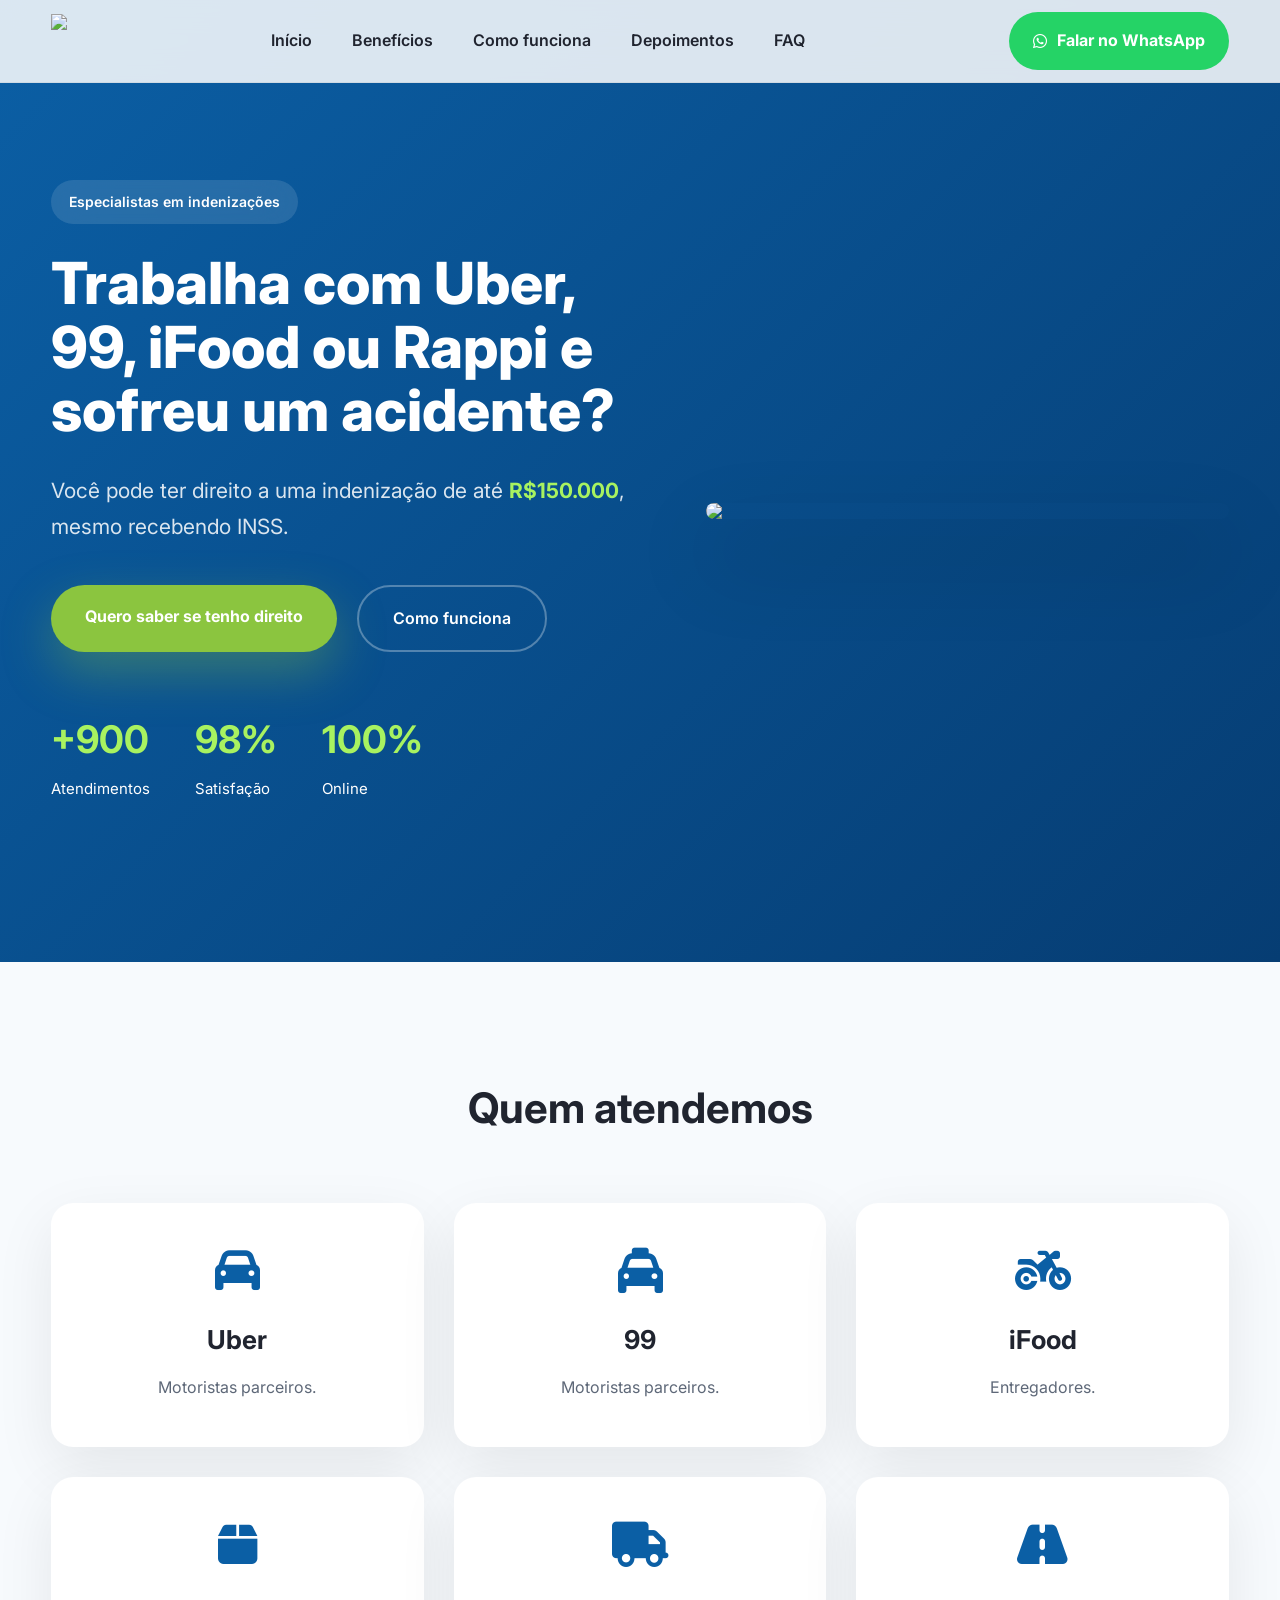
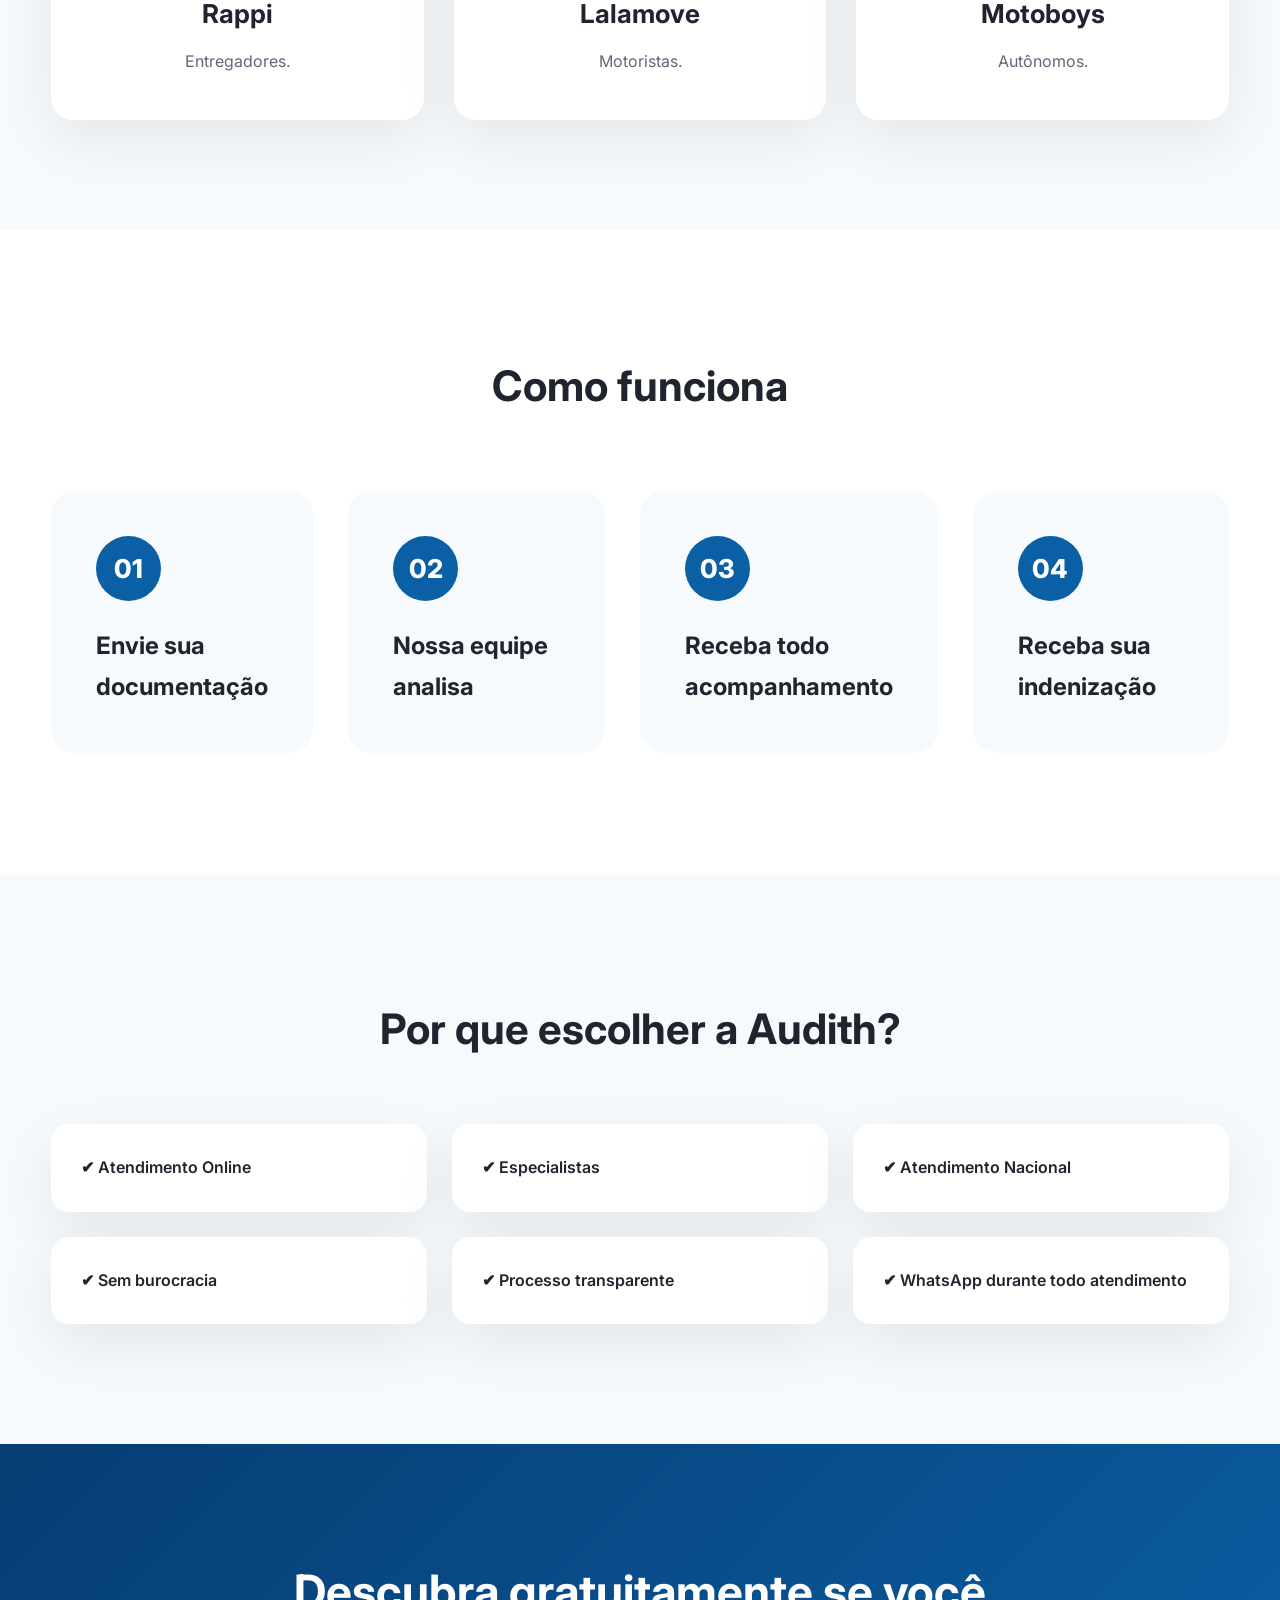
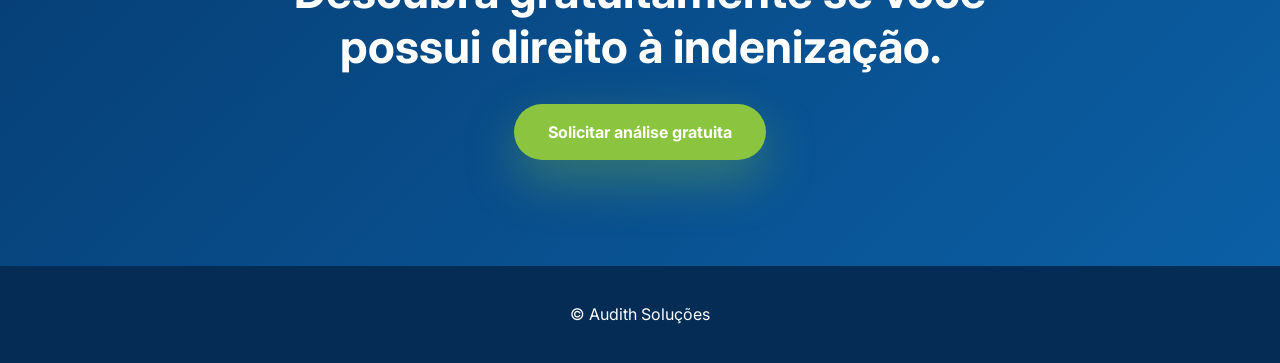
==== index.html @ 9a7a0ed6 "feat: init commit V1" ====
<!DOCTYPE html>
<html lang="pt-BR">

<head>

<meta charset="UTF-8">
<meta name="viewport" content="width=device-width, initial-scale=1.0">

<title>Audith Soluções | Indenização para Motoristas de Aplicativo</title>

<meta
name="description"
content="Motoristas de Uber, 99, iFood, Rappi e Motoboys podem ter direito à indenização. Faça uma análise gratuita com especialistas."/>

<link rel="preconnect" href="https://fonts.googleapis.com">

<link rel="preconnect" href="https://fonts.gstatic.com" crossorigin>

<link href="https://fonts.googleapis.com/css2?family=Inter:wght@300;400;500;600;700;800&display=swap" rel="stylesheet">

<link
rel="stylesheet"
href="https://cdn.jsdelivr.net/npm/swiper@11/swiper-bundle.min.css"/>

<link
rel="stylesheet"
href="https://cdnjs.cloudflare.com/ajax/libs/font-awesome/6.6.0/css/all.min.css"/>

<link rel="stylesheet" href="css/style.css">

<link rel="stylesheet" href="css/responsive.css">

</head>

<body>

<header>

<div class="container">

<div class="logo">

<img src="assets/logo.svg">

</div>

<nav>

<a href="#inicio">Início</a>

<a href="#beneficios">Benefícios</a>

<a href="#como-funciona">Como funciona</a>

<a href="#depoimentos">Depoimentos</a>

<a href="#faq">FAQ</a>

</nav>

<a class="btn-whatsapp">

<i class="fab fa-whatsapp"></i>

Falar no WhatsApp

</a>

</div>

</header>

<section class="hero" id="inicio">

<div class="container hero-grid">

<div class="hero-content">

<span class="badge">

Especialistas em indenizações

</span>

<h1>

Trabalha com Uber,
99, iFood ou Rappi
e sofreu um acidente?

</h1>

<p>

Você pode ter direito a uma indenização de até
<strong>R$150.000</strong>,
mesmo recebendo INSS.

</p>

<div class="hero-buttons">

<a class="btn-primary">

Quero saber se tenho direito

</a>

<a class="btn-secondary">

Como funciona

</a>

</div>

<div class="hero-numbers">

<div>

<h3>+900</h3>

<p>Atendimentos</p>

</div>

<div>

<h3>98%</h3>

<p>Satisfação</p>

</div>

<div>

<h3>100%</h3>

<p>Online</p>

</div>

</div>

</div>

<div class="hero-image">

<img src="assets/images/hero.png">

</div>

</div>

</section>

<section class="apps">

<div class="container">

<h2>

Quem atendemos

</h2>

<div class="apps-grid">

<div class="card">

<i class="fa-solid fa-car"></i>

<h3>Uber</h3>

<p>Motoristas parceiros.</p>

</div>

<div class="card">

<i class="fa-solid fa-taxi"></i>

<h3>99</h3>

<p>Motoristas parceiros.</p>

</div>

<div class="card">

<i class="fa-solid fa-motorcycle"></i>

<h3>iFood</h3>

<p>Entregadores.</p>

</div>

<div class="card">

<i class="fa-solid fa-box"></i>

<h3>Rappi</h3>

<p>Entregadores.</p>

</div>

<div class="card">

<i class="fa-solid fa-truck"></i>

<h3>Lalamove</h3>

<p>Motoristas.</p>

</div>

<div class="card">

<i class="fa-solid fa-road"></i>

<h3>Motoboys</h3>

<p>Autônomos.</p>

</div>

</div>

</div>

</section>

<section id="como-funciona" class="steps">

<div class="container">

<h2>

Como funciona

</h2>

<div class="steps-grid">

<div class="step">

<span>01</span>

<h3>

Envie sua documentação

</h3>

</div>

<div class="step">

<span>02</span>

<h3>

Nossa equipe analisa

</h3>

</div>

<div class="step">

<span>03</span>

<h3>

Receba todo acompanhamento

</h3>

</div>

<div class="step">

<span>04</span>

<h3>

Receba sua indenização

</h3>

</div>

</div>

</div>

</section>

<section id="beneficios" class="benefits">

<div class="container">

<h2>

Por que escolher a Audith?

</h2>

<div class="benefits-grid">

<div>

✔ Atendimento Online

</div>

<div>

✔ Especialistas

</div>

<div>

✔ Atendimento Nacional

</div>

<div>

✔ Sem burocracia

</div>

<div>

✔ Processo transparente

</div>

<div>

✔ WhatsApp durante todo atendimento

</div>

</div>

</div>

</section>

<section class="cta">

<div class="container">

<h2>

Descubra gratuitamente se você possui direito à indenização.

</h2>

<a class="btn-primary">

Solicitar análise gratuita

</a>

</div>

</section>

<footer>

<div class="container">

<p>

© Audith Soluções

</p>

</div>

</footer>

<script src="js/app.js"></script>

</body>

</html>
---- css/style.css ----
/* ===================================================
   AUDITH SOLUÇÕES
   Landing Page Premium
   =================================================== */

:root{

    --primary:#0B5FA5;
    --primary-dark:#063D73;

    --secondary:#8BC53F;

    --secondary-dark:#6AA12E;

    --white:#FFFFFF;

    --text:#20242F;

    --text-light:#5E6878;

    --bg:#F7FAFD;

    --border:#E7EDF4;

    --radius:18px;

    --shadow:0 20px 60px rgba(0,0,0,.08);

    --transition:.35s;

}

*{
    margin:0;
    padding:0;
    box-sizing:border-box;
}

html{

    scroll-behavior:smooth;

}

body{

    font-family:"Inter",sans-serif;

    color:var(--text);

    background:var(--bg);

    line-height:1.7;

}

img{

    width:100%;

    display:block;

}

a{

    text-decoration:none;

}

.container{

    width:min(1180px,92%);

    margin:auto;

}

/* ===========================
HEADER
=========================== */

header{

    position:fixed;

    top:0;

    width:100%;

    z-index:100;

    backdrop-filter:blur(15px);

    background:rgba(255,255,255,.85);

    border-bottom:1px solid rgba(0,0,0,.05);

}

header .container{

    display:flex;

    align-items:center;

    justify-content:space-between;

    height:82px;

}

.logo img{

    height:55px;

    width:auto;

}

nav{

    display:flex;

    gap:40px;

}

nav a{

    color:var(--text);

    font-weight:600;

    transition:.3s;

}

nav a:hover{

    color:var(--primary);

}

.btn-whatsapp{

    background:#25D366;

    color:#fff;

    padding:15px 24px;

    border-radius:50px;

    font-weight:700;

    transition:.3s;

    display:flex;

    align-items:center;

    gap:10px;

}

.btn-whatsapp:hover{

    transform:translateY(-3px);

    box-shadow:0 15px 40px rgba(37,211,102,.35);

}

/* ===========================
HERO
=========================== */

.hero{

    padding:180px 0 120px;

    background:

    linear-gradient(135deg,#0B5FA5,#063D73);

    color:white;

    overflow:hidden;

}

.hero-grid{

    display:grid;

    grid-template-columns:1.1fr 1fr;

    gap:80px;

    align-items:center;

}

.badge{

    display:inline-flex;

    padding:10px 18px;

    border-radius:50px;

    background:rgba(255,255,255,.12);

    backdrop-filter:blur(20px);

    margin-bottom:28px;

    font-size:14px;

    font-weight:600;

}

.hero h1{

    font-size:58px;

    line-height:1.1;

    margin-bottom:30px;

    font-weight:800;

}

.hero p{

    font-size:21px;

    color:rgba(255,255,255,.85);

    margin-bottom:40px;

}

.hero strong{

    color:#A8F260;

}

.hero-buttons{

    display:flex;

    gap:20px;

    margin-bottom:55px;

}

.btn-primary{

    background:var(--secondary);

    color:white;

    padding:18px 34px;

    border-radius:60px;

    font-weight:700;

    transition:.35s;

    box-shadow:0 20px 50px rgba(139,197,63,.35);

}

.btn-primary:hover{

    transform:translateY(-5px);

}

.btn-secondary{

    border:2px solid rgba(255,255,255,.3);

    padding:18px 34px;

    border-radius:60px;

    color:white;

    font-weight:600;

    transition:.35s;

}

.btn-secondary:hover{

    background:white;

    color:var(--primary);

}

.hero-image{

    position:relative;

}

.hero-image img{

    border-radius:30px;

    box-shadow:0 40px 80px rgba(0,0,0,.25);

    animation:float 6s ease infinite;

}

.hero-numbers{

    display:flex;

    gap:45px;

}

.hero-numbers h3{

    font-size:38px;

    color:#A8F260;

}

.hero-numbers p{

    margin-top:5px;

    color:white;

    font-size:15px;

}

/* ===========================
CARDS
=========================== */

.apps{

    padding:110px 0;

}

.apps h2{

    text-align:center;

    font-size:42px;

    margin-bottom:60px;

}

.apps-grid{

    display:grid;

    grid-template-columns:repeat(3,1fr);

    gap:30px;

}

.card{

    background:white;

    border-radius:22px;

    padding:45px;

    text-align:center;

    box-shadow:var(--shadow);

    transition:.35s;

}

.card:hover{

    transform:translateY(-12px);

}

.card i{

    font-size:45px;

    color:var(--primary);

    margin-bottom:25px;

}

.card h3{

    font-size:26px;

    margin-bottom:12px;

}

.card p{

    color:var(--text-light);

}

/* ===========================
PASSOS
=========================== */

.steps{

    padding:120px 0;

    background:white;

}

.steps h2{

    text-align:center;

    font-size:42px;

    margin-bottom:70px;

}

.steps-grid{

    display:grid;

    grid-template-columns:repeat(4,1fr);

    gap:35px;

}

.step{

    background:var(--bg);

    padding:45px;

    border-radius:24px;

    position:relative;

}

.step span{

    width:65px;

    height:65px;

    border-radius:50%;

    background:var(--primary);

    color:white;

    display:flex;

    justify-content:center;

    align-items:center;

    font-size:26px;

    font-weight:800;

    margin-bottom:25px;

}

.step h3{

    font-size:24px;

}

/* ===========================
BENEFÍCIOS
=========================== */

.benefits{

    padding:120px 0;

}

.benefits h2{

    text-align:center;

    font-size:42px;

    margin-bottom:60px;

}

.benefits-grid{

    display:grid;

    grid-template-columns:repeat(3,1fr);

    gap:25px;

}

.benefits-grid div{

    background:white;

    padding:30px;

    border-radius:18px;

    font-weight:600;

    box-shadow:var(--shadow);

    transition:.3s;

}

.benefits-grid div:hover{

    transform:translateY(-8px);

}

/* ===========================
CTA
=========================== */

.cta{

    padding:120px 0;

    background:linear-gradient(135deg,#063D73,#0B5FA5);

    color:white;

    text-align:center;

}

.cta h2{

    max-width:760px;

    margin:auto;

    font-size:46px;

    line-height:1.2;

    margin-bottom:45px;

}

/* ===========================
FOOTER
=========================== */

footer{

    padding:35px;

    text-align:center;

    background:#042C54;

    color:white;

}

/* ===========================
EFEITOS
=========================== */

@keyframes float{

0%{

transform:translateY(0);

}

50%{

transform:translateY(-15px);

}

100%{

transform:translateY(0);

}

}

.fade{

opacity:0;

transform:translateY(30px);

transition:1s;

}

.fade.show{

opacity:1;

transform:none;

}
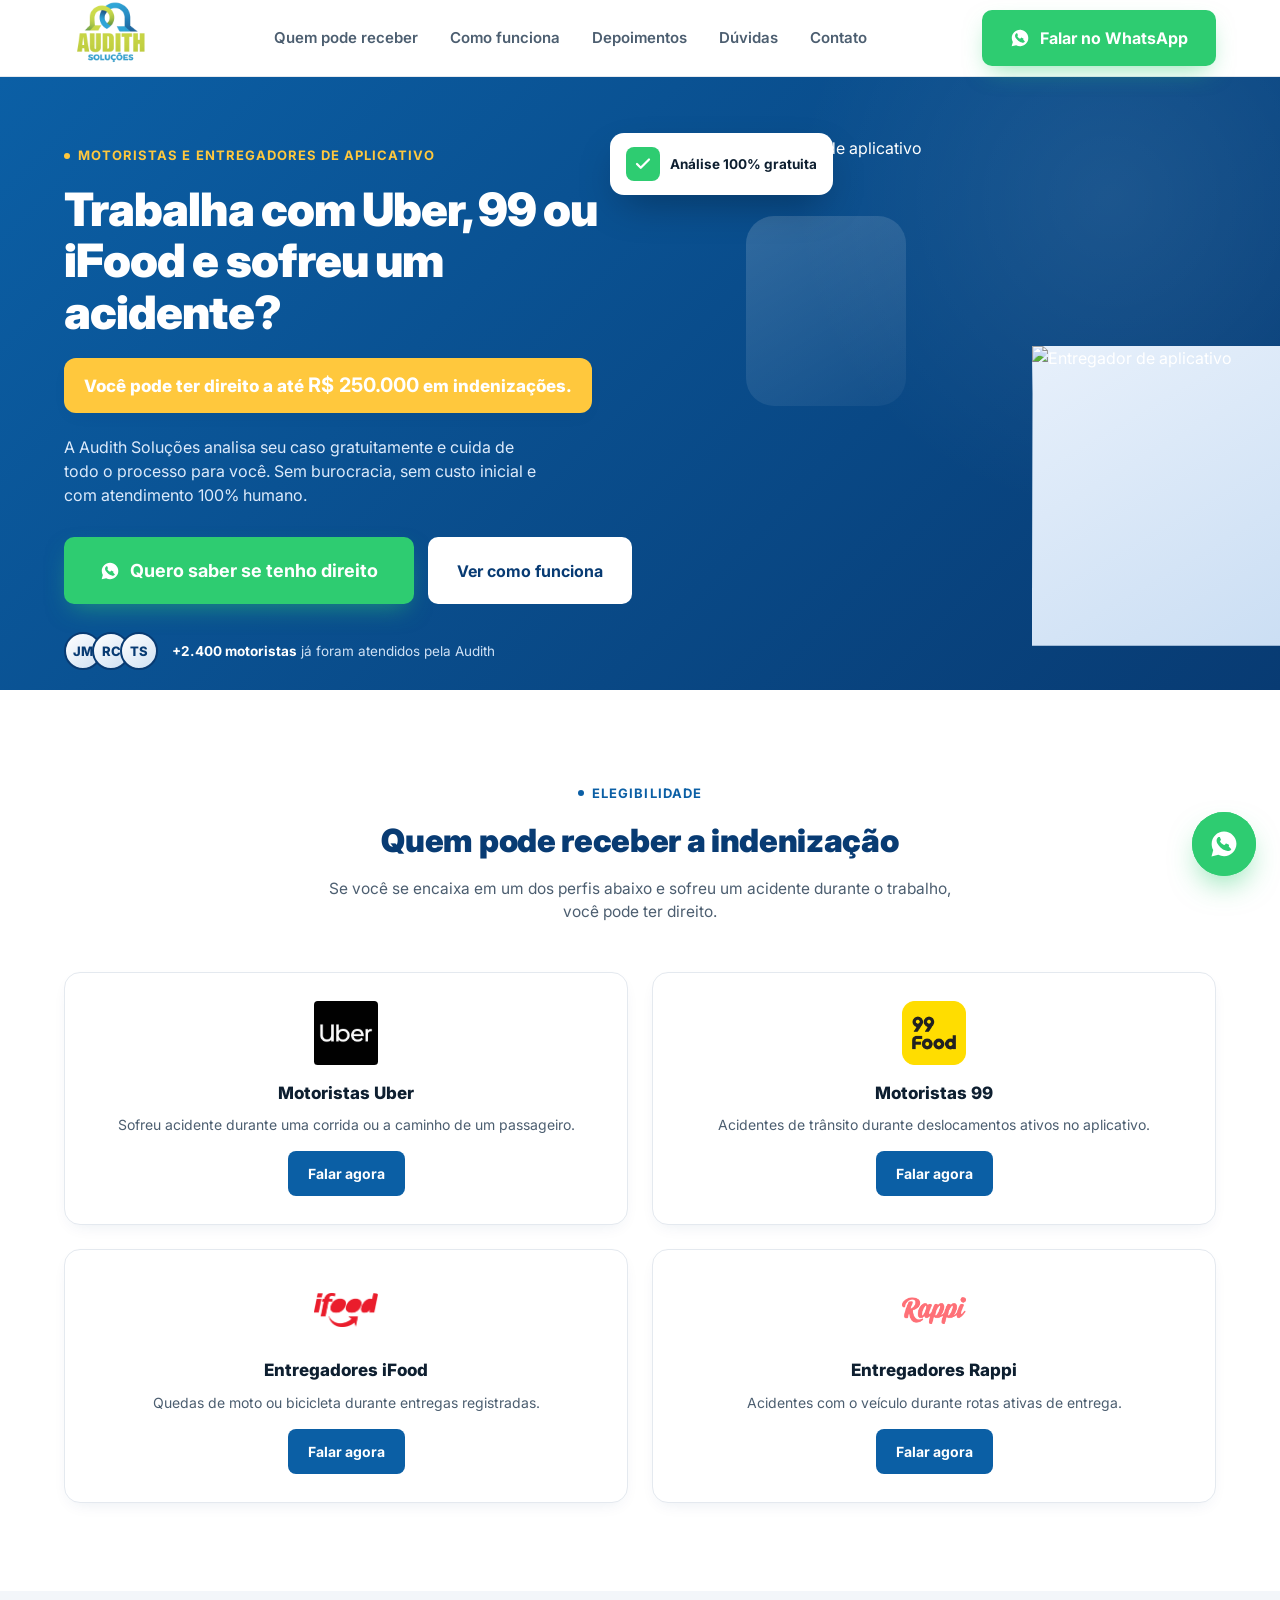
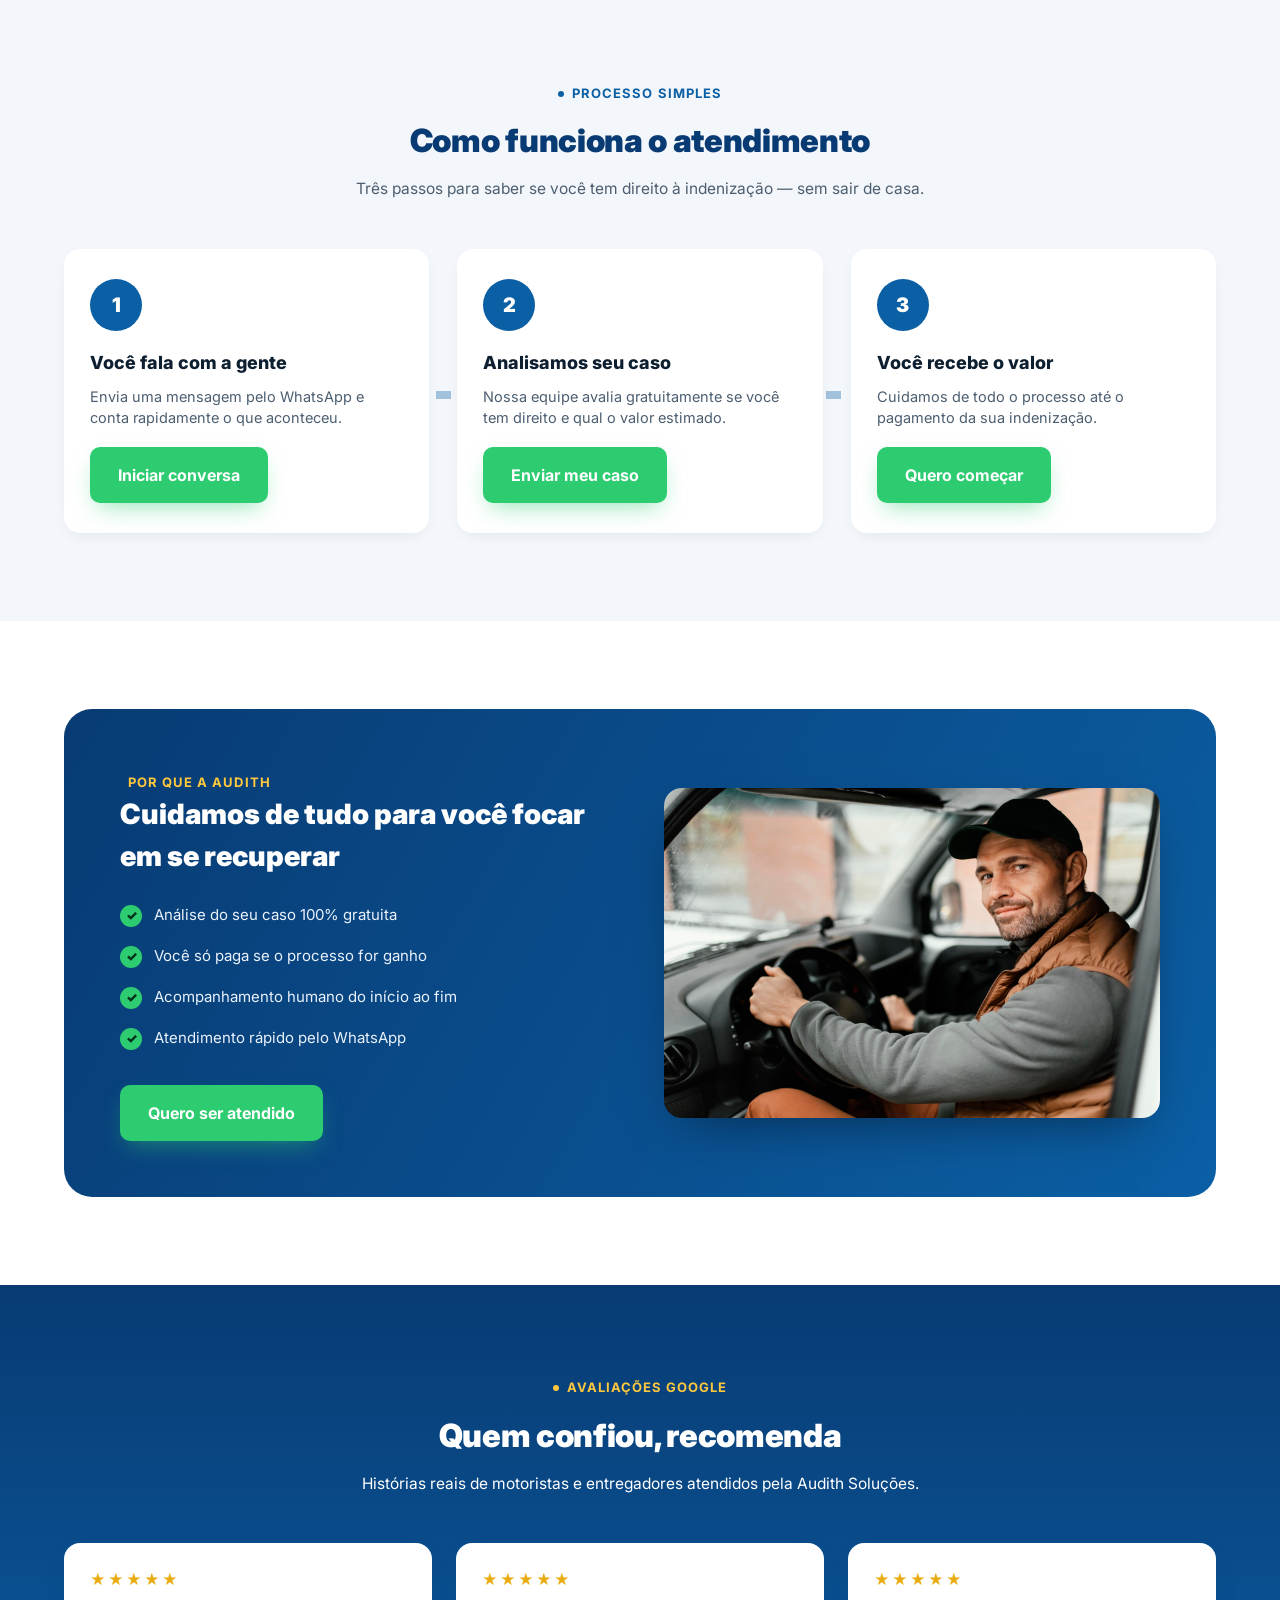
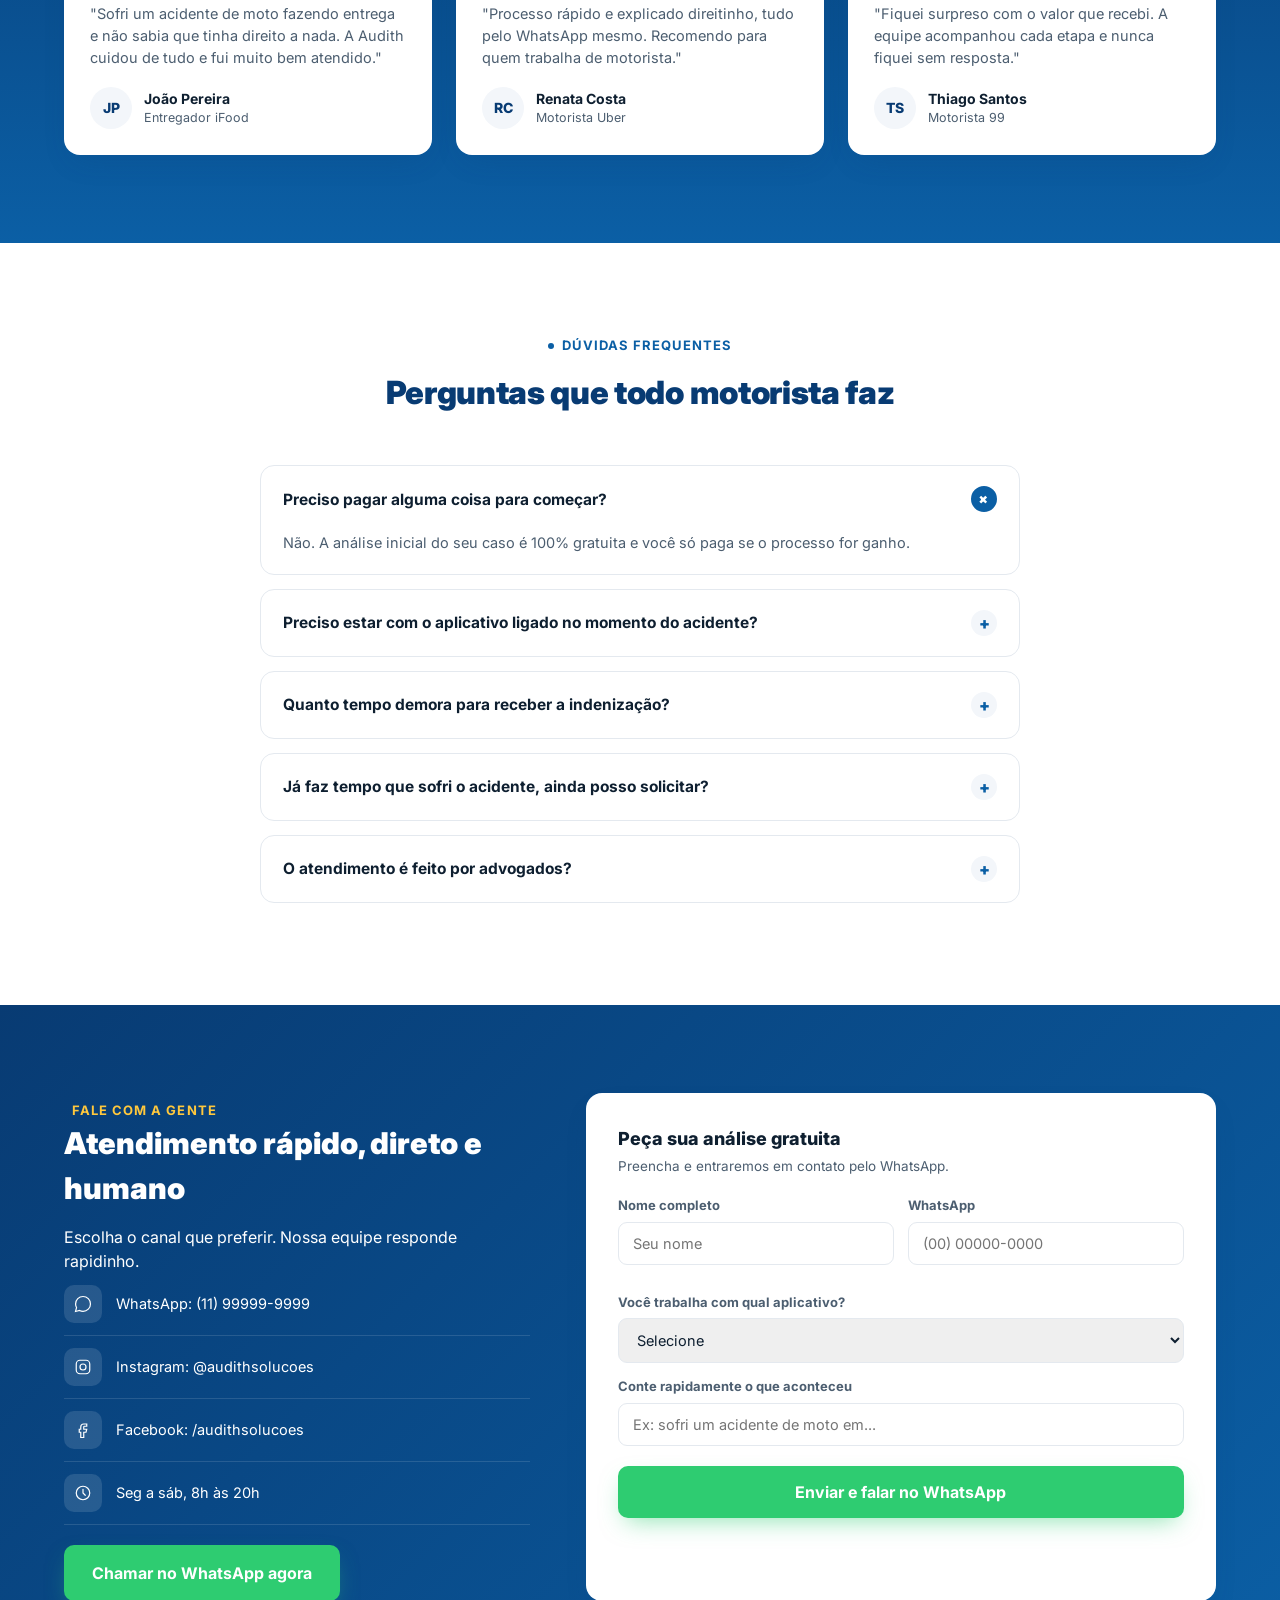
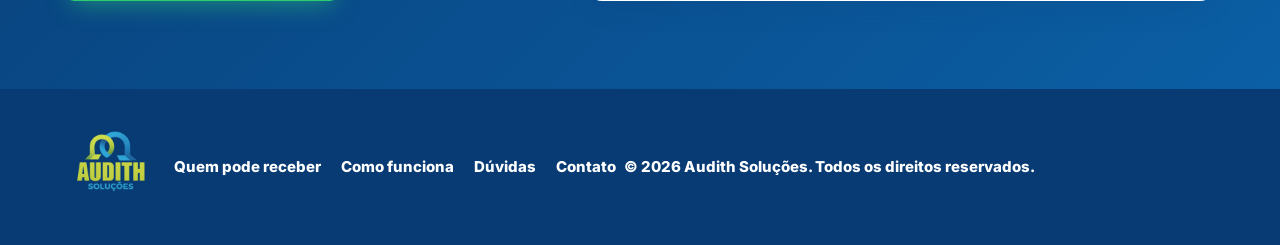
==== commit d97fab98: "feat: final v1 sytem" ====
--- a/index.html
+++ b/index.html
@@ -1,393 +1,1196 @@
 <!DOCTYPE html>
 <html lang="pt-BR">
-
 <head>
-
 <meta charset="UTF-8">
 <meta name="viewport" content="width=device-width, initial-scale=1.0">
-
-<title>Audith Soluções | Indenização para Motoristas de Aplicativo</title>
-
-<meta
-name="description"
-content="Motoristas de Uber, 99, iFood, Rappi e Motoboys podem ter direito à indenização. Faça uma análise gratuita com especialistas."/>
-
+<title>Audith Soluções | Indenização para motoristas e entregadores de aplicativo</title>
+<meta name="description" content="Trabalha com Uber, 99, iFood ou Rappi e sofreu um acidente? Você pode ter direito a até R$150.000 em indenização. Fale agora com a Audith Soluções pelo WhatsApp.">
 <link rel="preconnect" href="https://fonts.googleapis.com">
-
 <link rel="preconnect" href="https://fonts.gstatic.com" crossorigin>
-
-<link href="https://fonts.googleapis.com/css2?family=Inter:wght@300;400;500;600;700;800&display=swap" rel="stylesheet">
-
-<link
-rel="stylesheet"
-href="https://cdn.jsdelivr.net/npm/swiper@11/swiper-bundle.min.css"/>
-
-<link
-rel="stylesheet"
-href="https://cdnjs.cloudflare.com/ajax/libs/font-awesome/6.6.0/css/all.min.css"/>
-
-<link rel="stylesheet" href="css/style.css">
-
-<link rel="stylesheet" href="css/responsive.css">
-
+<link href="https://fonts.googleapis.com/css2?family=Inter:wght@400;500;600;700;800;900&display=swap" rel="stylesheet">
+<style>
+    :root{
+    --blue: #0B5FA5;
+    --blue-dark: #083B73;
+    --green: #2ECC71;
+    --green-dark: #25A85C;
+    --yellow: #FFC83D;
+    --yellow-dark: #E8AC12;
+    --white: #FFFFFF;
+    --gray-light: #F3F6FA;
+    --gray-mid: #E4E9EF;
+    --ink: #0E1F30;
+    --ink-soft: #4C5E70;
+    --radius-lg: 16px;
+    --radius-btn: 10px;
+    --shadow: 0 12px 30px -10px rgba(8,59,115,0.18);
+    --shadow-soft: 0 6px 18px -8px rgba(8,59,115,0.12);
+    --container: 1200px;
+  }
+ 
+  *{margin:0;padding:0;box-sizing:border-box;}
+  html{scroll-behavior:smooth;}
+  body{
+    font-family:'Inter',system-ui,sans-serif;
+    color:var(--ink);
+    background:var(--white);
+    line-height:1.5;
+    -webkit-font-smoothing:antialiased;
+  }
+  img{max-width:100%;display:block;}
+  a{text-decoration:none;color:inherit;}
+  ul{list-style:none;}
+  button{font-family:inherit;cursor:pointer;border:none;}
+ 
+  .container{
+    max-width:var(--container);
+    margin:0 auto;
+    padding:0 24px;
+  }
+ 
+  .eyebrow{
+    display:inline-flex;
+    align-items:center;
+    gap:8px;
+    font-size:13px;
+    font-weight:700;
+    letter-spacing:0.08em;
+    text-transform:uppercase;
+  }
+ 
+  /* Buttons */
+  .btn{
+    display:inline-flex;
+    align-items:center;
+    justify-content:center;
+    gap:10px;
+    padding:16px 28px;
+    border-radius:var(--radius-btn);
+    font-weight:700;
+    font-size:16px;
+    transition:transform .15s ease, box-shadow .15s ease, background .15s ease;
+    white-space:nowrap;
+  }
+  .btn:active{transform:scale(0.98);}
+  .btn-green{
+    background:var(--green);
+    color:#ffffff;
+    box-shadow:0 10px 24px -8px rgba(46,204,113,0.55);
+  }
+  .btn-green:hover{background:var(--green-dark);}
+  .btn-green-lg{
+    padding:20px 36px;
+    font-size:18px;
+  }
+  .btn-white{
+    background:var(--white);
+    color:var(--blue-dark);
+    border:1.5px solid rgba(255,255,255,0.6);
+  }
+  .btn-white:hover{background:#f2f6fb;}
+  .btn-blue-outline{
+    background:transparent;
+    border:1.5px solid var(--blue);
+    color:var(--blue);
+    padding:10px 18px;
+    font-size:14px;
+    border-radius:8px;
+  }
+  .btn-blue-outline:hover{background:var(--blue);color:#fff;}
+  .btn-blue-solid{
+    background:var(--blue);
+    color:#fff;
+    padding:12px 20px;
+    font-size:14px;
+    border-radius:8px;
+  }
+  .btn-blue-solid:hover{background:var(--blue-dark);}
+ 
+  .wa-icon{width:20px;height:20px;flex-shrink:0; color: white;}
+ 
+  /* NAVBAR */
+  header.nav{
+    position:sticky;
+    top:0;
+    z-index:100;
+    background:rgba(255,255,255,0.92);
+    backdrop-filter:blur(8px);
+    border-bottom:1px solid var(--gray-mid);
+  }
+  .nav-inner{
+    display:flex;
+    align-items:center;
+    justify-content:space-between;
+    height:76px;
+  }
+  .logo{
+    display:flex;
+    align-items:center;
+    gap:10px;
+    font-weight:900;
+    font-size:20px;
+    color:var(--blue-dark);
+  }
+  .logo-mark{
+    width:94px;height:94x;border-radius:10px;
+   
+    display:flex;align-items:center;justify-content:center;
+    color:#fff;font-weight:900;font-size:16px;
+  }
+  .logo span{color:var(--ink-soft);font-weight:600;font-size:13px;display:block;margin-top:-2px;}
+  nav.menu{
+    display:flex;
+    gap:32px;
+  }
+  nav.menu a{
+    font-size:15px;
+    font-weight:600;
+    color:var(--ink-soft);
+    transition:color .15s;
+  }
+  nav.menu a:hover{color:var(--blue);}
+  .nav-cta{display:flex;align-items:center;gap:16px;}
+  .menu-toggle{display:none;background:none;padding:6px;}
+  .menu-toggle span{display:block;width:22px;height:2px;background:var(--ink);margin:5px 0;border-radius:2px;}
+ 
+  /* HERO */
+  .hero{
+    background:linear-gradient(135deg,var(--blue) 0%, var(--blue-dark) 100%);
+    color:#fff;
+    position:relative;
+    overflow:hidden;
+    padding:64px 0 0;
+  }
+  .hero::before{
+    content:"";
+    position:absolute;
+    width:640px;height:640px;
+    border-radius:50%;
+    background:radial-gradient(circle, rgba(255,255,255,0.08) 0%, transparent 70%);
+    top:-200px;right:-150px;
+  }
+  .hero-grid{
+    display:grid;
+    grid-template-columns:1.05fr 0.95fr;
+    gap:40px;
+    align-items:center;
+    position:relative;
+    z-index:2;
+  }
+  .hero-eyebrow{color:var(--yellow);}
+  .hero-eyebrow .dot{width:6px;height:6px;border-radius:50%;background:var(--yellow);}
+  .hero h1{
+    font-size:46px;
+    font-weight:900;
+    line-height:1.12;
+    letter-spacing:-0.02em;
+    margin:18px 0 20px;
+  }
+  .hero-highlight{
+    display:inline-block;
+    background:var(--yellow);
+    color:#ffffff;
+    font-weight:800;
+    font-size:17px;
+    padding:14px 20px;
+    border-radius:12px;
+    margin-bottom:22px;
+    box-shadow:var(--shadow-soft);
+    line-height:1.35;
+  }
+  .hero-highlight strong{font-size:20px;}
+  .hero p.sub{
+    font-size:16px;
+    color:#DCEAFB;
+    max-width:480px;
+    margin-bottom:30px;
+  }
+  .hero-ctas{display:flex;gap:14px;flex-wrap:wrap;margin-bottom:28px;}
+  .hero-trust{
+    display:flex;
+    align-items:center;
+    gap:14px;
+    margin-top:10px;
+    margin-bottom: 20px;
+  }
+  .avatar-stack{display:flex;}
+  .avatar-stack .av{
+    width:38px;height:38px;border-radius:50%;
+    border:2.5px solid var(--blue-dark);
+    margin-left:-10px;
+    background:linear-gradient(140deg,#fff,#cfe0f2);
+    display:flex;align-items:center;justify-content:center;
+    font-weight:800;font-size:13px;color:var(--blue-dark);
+  }
+  .avatar-stack .av:first-child{margin-left:0;}
+  .hero-trust .txt{font-size:13.5px;color:#CFE1F5;}
+  .hero-trust .txt b{color:#fff ; }
+ 
+  .hero-visual{
+    position:relative;
+    display:flex;
+    justify-content:center;
+    align-items:center;
+    height:100%;
+    padding:20px 0 40px;
+  }
+  .hero-illustration{
+    width:100%;
+    max-width:460px;
+  }
+ 
+  /* Composição de fotos com máscara: um "buraco" recortado (clip-path) na foto de trás, no lugar onde a foto da frente encosta, simula o vão sem usar border */
+  .photo-composition{
+    position:relative;
+    width:100%;
+    max-width:380px;
+    height:420px;
+  }
+  .photo-blob-bg{
+    position:absolute;
+    top:20px;
+    left:-16px;
+    width:160px;
+    height:190px;
+    border-radius:28px;
+    background:linear-gradient(150deg, rgba(255,255,255,0.16), rgba(255,255,255,0.04));
+    z-index:0;
+  }
+  .photo-mask{
+    position:absolute;
+  }
+  .photo-mask img,
+  .photo-mask .ph-fallback{
+    width:100%;
+    height:100%;
+    object-fit:cover;
+    display:block;
+  }
+  .photo-mask-a{
+    top:-60px;
+    left: -40px;
+    width:450px;
+    height:380px;
+    z-index:1;
+    /* retângulo arredondado normal, com um recorte (evenodd) no canto onde a foto B encosta, deixando o vão à mostra */
+  clip-path: polygon(0% 0%, 100% 0%, 100% 52.4%, 66.2% 51.9%, 66.4% 100%, 0% 100%);
+  }
+  .photo-mask-b{
+    bottom:-30px;
+    right:-200px;
+    width:310px;
+    height:300px;
+    z-index:2;
+    overflow:hidden;
+    box-shadow:0 20px 44px -14px rgba(0,0,0,0.45);
+    clip-path: polygon(0.2% 15.9%, 0% 0%, 18.1% 0%, 100% 0%, 100% 61.4%, 100% 100%, 65.6% 100%, 0% 100%);
+  }
+  .ph-fallback{
+    background:linear-gradient(150deg,#E7F0FB,#C9DDF3);
+    display:flex;
+    align-items:center;
+    justify-content:center;
+  }
+  .ph-fallback svg{width:38%;height:38%;opacity:0.55;}
+  .floating-card{
+    position:absolute;
+    background:#fff;
+    color:var(--ink);
+    border-radius:14px;
+    padding:14px 16px;
+    box-shadow:0 16px 40px -12px rgba(0,0,0,0.35);
+    display:flex;
+    align-items:center;
+    gap:10px;
+    font-weight:700;
+    font-size:13.5px;
+    animation:floaty 4s ease-in-out infinite;
+    z-index: 10;
+  }
+  .floating-card.card-1{top:-15%; left:-40%;}
+  .floating-card.card-2{bottom:10%; right:-4%; animation-delay:1.2s;}
+  .floating-card .ic{
+    width:34px;height:34px;border-radius:8px;
+    background:var(--green);
+    display:flex;align-items:center;justify-content:center;
+    color:#04321A;
+    flex-shrink:0;
+  }
+  @keyframes floaty{
+    0%,100%{transform:translateY(0);}
+    50%{transform:translateY(-10px);}
+  }
+  @media (prefers-reduced-motion: reduce){
+    .floating-card{animation:none;}
+  }
+ 
+  /* SECTION generic */
+  section{padding:88px 0;}
+  .section-head{
+    text-align:center;
+    max-width:640px;
+    margin:0 auto 48px;
+  }
+  .section-head .eyebrow{color:var(--blue);}
+  .section-head .eyebrow .dot{width:6px;height:6px;border-radius:50%;background:var(--blue);}
+  .section-head h2{
+    font-size:32px;
+    font-weight:900;
+    color:var(--blue-dark);
+    letter-spacing:-0.01em;
+    margin:14px 0 12px;
+  }
+  .section-head p{color:var(--ink-soft);font-size:15.5px;}
+ 
+  /* Quem pode receber */
+  .cards-grid{
+    display:grid;
+    grid-template-columns:repeat(2,1fr);
+    gap:24px;
+  }
+  .profile-card{
+    background:#fff;
+    border:1px solid var(--gray-mid);
+    border-radius:var(--radius-lg);
+    padding:28px 24px;
+    text-align:center;
+    box-shadow:var(--shadow-soft);
+    transition:transform .18s ease, box-shadow .18s ease;
+  }
+  .profile-card:hover{transform:translateY(-4px);box-shadow:var(--shadow);}
+  .profile-icon{
+    width:64px;height:64px;
+    border-radius:50%;
+    margin:0 auto 16px;
+    display:flex;align-items:center;justify-content:center;
+  }
+  .profile-icon img{
+    border-radius:6%;
+  }
+
+  .profile-card h3{font-size:17px;font-weight:800;margin-bottom:8px;color:var(--ink);}
+  .profile-card p{font-size:14px;color:var(--ink-soft);margin-bottom:16px;}
+ 
+  /* Como funciona */
+  .how{background:var(--gray-light);}
+  .steps{
+    display:grid;
+    grid-template-columns:repeat(3,1fr);
+    gap:28px;
+    position:relative;
+  }
+  .steps::before{
+    content:"";
+    position:absolute;
+    top:calc(100%/2);
+    left:calc(100%/6);
+    right:calc(100%/6);
+    height:26px;
+    background-image:linear-gradient(to right, var(--blue) 50%, transparent 0%);
+    background-size:30px 8px;
+    background-repeat:repeat-x;
+    opacity:0.35;
+    z-index:0;
+  }
+  .step-card{
+    background:#fff;
+    border-radius:var(--radius-lg);
+    padding:30px 26px;
+    box-shadow:var(--shadow-soft);
+    position:relative;
+    z-index:1;
+  }
+  .step-num{
+    width:52px;height:52px;
+    border-radius:50%;
+    background:var(--blue);
+    color:#fff;
+    font-weight:900;
+    font-size:20px;
+    display:flex;align-items:center;justify-content:center;
+    margin-bottom:18px;
+  }
+  .step-card h3{font-size:18px;font-weight:800;margin-bottom:10px;}
+  .step-card p{color:var(--ink-soft);font-size:14.5px;margin-bottom:18px;}
+ 
+  /* Benefícios */
+  .benefits{
+    background:linear-gradient(120deg,var(--blue-dark), var(--blue));
+    border-radius:28px;
+    color:#fff;
+    padding:56px;
+    display:grid;
+    grid-template-columns:1fr 1fr;
+    gap:48px;
+    align-items:center;
+  }
+  .benefits-visual{
+    border-radius:18px;
+    overflow:hidden;
+    box-shadow:0 20px 50px -20px rgba(0,0,0,0.5);
+  }
+  .benefits h2{font-size:28px;font-weight:900;margin-bottom:18px;}
+  .check-list{margin-bottom:26px;}
+  .check-list li{
+    display:flex;
+    align-items:flex-start;
+    gap:12px;
+    font-size:15px;
+    color:#EAF2FC;
+    padding:9px 0;
+  }
+  .check-list .chk{
+    width:22px;height:22px;
+    border-radius:50%;
+    background:var(--green);
+    color:#04321A;
+    flex-shrink:0;
+    display:flex;align-items:center;justify-content:center;
+    font-size:13px;
+    font-weight:900;
+    margin-top:1px;
+  }
+ 
+  /* Depoimentos */
+  .testimonials{background:linear-gradient(180deg,var(--blue-dark), var(--blue));}
+  .testimonials .section-head h2, .testimonials .section-head p{color:#fff;}
+  .testimonials .section-head .eyebrow{color:var(--yellow);}
+  .testimonials .section-head .eyebrow .dot{background:var(--yellow);}
+  .t-grid{
+    display:grid;
+    grid-template-columns:repeat(3,1fr);
+    gap:24px;
+  }
+  .t-card{
+    background:#fff;
+    border-radius:var(--radius-lg);
+    padding:26px;
+    box-shadow:var(--shadow);
+  }
+  .stars{color:var(--yellow-dark);font-size:15px;letter-spacing:2px;margin-bottom:12px;}
+  .t-card p.quote{font-size:14.5px;color:var(--ink-soft);margin-bottom:18px;}
+  .t-person{display:flex;align-items:center;gap:12px;}
+  .t-av{
+    width:42px;height:42px;border-radius:50%;
+    background:var(--gray-light);
+    display:flex;align-items:center;justify-content:center;
+    font-weight:800;color:var(--blue-dark);font-size:14px;
+  }
+  .t-person .name{font-weight:700;font-size:14px;}
+  .t-person .role{font-size:12.5px;color:var(--ink-soft);}
+ 
+  /* FAQ */
+  .faq-list{max-width:760px;margin:0 auto;}
+  .faq-item{
+    border:1px solid var(--gray-mid);
+    border-radius:14px;
+    margin-bottom:14px;
+    overflow:hidden;
+    background:#fff;
+  }
+  .faq-q{
+    display:flex;
+    align-items:center;
+    justify-content:space-between;
+    padding:20px 22px;
+    font-weight:700;
+    font-size:15.5px;
+    cursor:pointer;
+  }
+  .faq-q .plus{
+    width:26px;height:26px;flex-shrink:0;
+    border-radius:50%;
+    background:var(--gray-light);
+    display:flex;align-items:center;justify-content:center;
+    font-size:16px;font-weight:900;color:var(--blue);
+    transition:transform .2s ease;
+  }
+  .faq-item.open .faq-q .plus{transform:rotate(45deg);background:var(--blue);color:#fff;}
+  .faq-a{
+    max-height:0;
+    overflow:hidden;
+    transition:max-height .25s ease;
+    font-size:14.5px;
+    color:var(--ink-soft);
+  }
+  .faq-a-inner{padding:0 22px 20px;}
+  .faq-item.open .faq-a{max-height:240px;}
+ 
+  /* Contato */
+  .contact{background:linear-gradient(135deg,var(--blue-dark), var(--blue));color:#fff;}
+  .contact-grid{
+    display:grid;
+    grid-template-columns:0.85fr 1.15fr;
+    gap:56px;
+  }
+  .contact h2{font-size:30px;font-weight:900;margin-bottom:14px;}
+  .contact > .container > .contact-grid > div p.lead{color:#DCEAFB;margin-bottom:28px;font-size:15px;}
+  .contact-info-list{margin-bottom:20px;}
+  .contact-info-list li{
+    display:flex;align-items:center;gap:14px;
+    padding:12px 0;
+    border-bottom:1px solid rgba(255,255,255,0.12);
+    font-size:14.5px;
+  }
+  .contact-info-list .ic{
+    width:38px;height:38px;border-radius:10px;
+    background:rgba(255,255,255,0.12);
+    display:flex;align-items:center;justify-content:center;
+    flex-shrink:0;
+  }
+  .contact-form{
+    background:#fff;
+    border-radius:var(--radius-lg);
+    padding:32px;
+    color:var(--ink);
+    box-shadow:var(--shadow);
+  }
+  .contact-form h3{font-size:18px;font-weight:800;margin-bottom:4px;}
+  .contact-form p.hint{font-size:13.5px;color:var(--ink-soft);margin-bottom:20px;}
+  .form-row{display:grid;grid-template-columns:1fr 1fr;gap:14px;margin-bottom:14px;}
+  .form-field{display:flex;flex-direction:column;gap:6px;margin-bottom:14px;}
+  .form-field label{font-size:13px;font-weight:700;color:var(--ink-soft);}
+  .form-field input, .form-field select{
+    border:1.5px solid var(--gray-mid);
+    border-radius:9px;
+    padding:12px 14px;
+    font-size:14.5px;
+    font-family:inherit;
+    color:var(--ink);
+  }
+  .form-field input:focus, .form-field select:focus{
+    outline:2px solid var(--blue);
+    outline-offset:1px;
+    border-color:var(--blue);
+  }
+  .contact-form .btn{width:100%;margin-top:6px;}
+ 
+  /* Footer */
+  footer{
+    background:var(--blue-dark);
+    color:#BFD4EC;
+    padding:32px 0;
+  }
+  .footer-inner{
+    display:flex;
+    align-items:center;
+    justify-content:space-between;
+    flex-wrap:wrap;
+    gap:14px;
+    font-size:13px;
+  }
+  .footer-inner .flogo{
+    display:flex;align-items:center;gap:8px;
+    font-weight:800;color:#fff;font-size:15px;
+  }
+  .footer-links{display:flex;gap:20px;}
+  .footer-links a:hover{color:#fff;}
+ 
+  /* Floating WhatsApp button (persistent CTA) */
+  .wa-float{
+    position:fixed;
+    bottom:24px;
+    right:24px;
+    z-index:200;
+    background:var(--green);
+    color:#ffffff;
+    width:64px;height:64px;
+    border-radius:50%;
+    display:flex;align-items:center;justify-content:center;
+    box-shadow:0 14px 30px -8px rgba(46,204,113,0.6);
+  }
+  .wa-float::before{
+    content:"";
+    position:absolute;
+    inset:0;
+    border-radius:50%;
+    background:var(--green);
+    animation:pulse-ring 2.2s cubic-bezier(0.4,0,0.6,1) infinite;
+    z-index:-1;
+  }
+  @keyframes pulse-ring{
+    0%{transform:scale(1);opacity:0.55;}
+    100%{transform:scale(1.9);opacity:0;}
+  }
+  @media (prefers-reduced-motion: reduce){
+    .wa-float::before{animation:none;}
+  }
+
+ 
+  /* Responsive */
+ @media (max-width:960px){
+
+  
+  .footer-links{display: none;}
+  .nav-cta{
+display:none;
+}
+.hero-visual{
+  display: none;
+}
+
+.photo-mask-b{
+display:none;
+}
+
+.photo-blob-bg{
+display:none;
+}
+
+.ph-fallback svg{
+display:none;
+} 
+.hero-grid{
+  display:flex;
+flex-direction:column-reverse;
+}
+
+.hero-ctas{
+  display:flex;
+flex-direction:column;
+}
+ .form-row{display:flex; flex-direction:column;margin-bottom:14px;}
+.hero-trust{
+  display:flex;
+flex-direction:column;
+}
+
+.cards-grid{
+  display:flex;
+flex-direction:column;
+}
+
+.steps{
+  display:flex;
+flex-direction:column;
+
+}
+
+.benefits{
+  display:flex;
+flex-direction:column-reverse;
+}
+
+.contact-grid{
+  display:flex;
+flex-direction:column;
+}
+.t-grid{
+
+   grid-template-columns:repeat(1,1fr);
+
+overflow-x:auto;
+
+scroll-snap-type:x mandatory;
+
+}
+.footer-inner{
+flex-direction:column;
+display:flex;
+text-align:center;
+gap:24px;
+
+}
+
+
+
+header.nav{
+    height:72px;
+    background:rgba(255,255,255,.97);
+    backdrop-filter:blur(18px);
+    border-bottom:none;
+    box-shadow:0 10px 35px rgba(0,0,0,.06);
+}
+
+.nav-inner{
+    height:72px;
+}
+
+.logo-mark{
+    width:82px;
+}
+
+.nav-cta{
+    display:none;
+}
+ 
+    .menu{
+        position: absolute;
+        top: 72px;
+        left: 0;
+        right: 0;
+
+        display: flex;
+        flex-direction: column;
+        gap: 18px;
+
+        padding: 24px;
+        background: #fff;
+        border-bottom: 1px solid #E4E9EF;
+        box-shadow: 0 18px 40px rgba(0,0,0,.08);
+
+        opacity: 0;
+        visibility: hidden;
+        transform: translateY(-20px);
+
+        transition:
+            opacity .28s ease,
+            transform .28s ease,
+            visibility .28s;
+
+        pointer-events: none;
+    }
+
+    .menu.open{
+        opacity: 1;
+        visibility: visible;
+        transform: translateY(0);
+        pointer-events: auto;
+    }
+
+
+.menu-toggle{
+    width:46px;
+    height:46px;
+    position:relative;
+    background:transparent;
+    border:none;
+    cursor:pointer;
+    display: flex;
+}
+
+.menu-toggle span{
+    position:absolute;
+    left:11px;
+
+    width:24px;
+    height:2px;
+
+    background:#16324F;
+    border-radius:10px;
+
+    transition:.3s ease;
+}
+
+.menu-toggle span:nth-child(1){
+    top:14px;
+}
+
+.menu-toggle span:nth-child(2){
+    top:22px;
+}
+
+.menu-toggle span:nth-child(3){
+    top:30px;
+}
+
+.menu-toggle.active span:nth-child(1){
+    top:22px;
+    transform:rotate(45deg);
+}
+
+.menu-toggle.active span:nth-child(2){
+    opacity:0;
+}
+
+.menu-toggle.active span:nth-child(3){
+    top:22px;
+    transform:rotate(-45deg);
+}
+}
+
+  @media (max-width:600px){
+    section{padding:60px 0;}
+    .cards-grid{grid-template-columns:1fr;}
+    .hero h1{font-size:30px;}
+    .section-head h2{font-size:26px;}
+  }
+</style>
 </head>
-
 <body>
 
-<header>
-
-<div class="container">
-
-<div class="logo">
-
-<img src="assets/logo.svg">
-
-</div>
-
-<nav>
-
-<a href="#inicio">Início</a>
-
-<a href="#beneficios">Benefícios</a>
-
-<a href="#como-funciona">Como funciona</a>
-
-<a href="#depoimentos">Depoimentos</a>
-
-<a href="#faq">FAQ</a>
-
-</nav>
-
-<a class="btn-whatsapp">
-
-<i class="fab fa-whatsapp"></i>
-
-Falar no WhatsApp
-
+<!-- NAVBAR -->
+<header class="nav">
+  <div class="container nav-inner">
+    <a href="#" class="logo">
+      <span class="logo-mark"><img src="/assets/logo-branca.png"></span>
+    </a>
+    <nav class="menu">
+      <a href="#quem-pode">Quem pode receber</a>
+      <a href="#como-funciona">Como funciona</a>
+      <a href="#depoimentos">Depoimentos</a>
+      <a href="#faq">Dúvidas</a>
+      <a href="#contato">Contato</a>
+    </nav>
+    <div class="nav-cta">
+      <a href="https://wa.me/5511999999999" class="btn btn-green" target="_blank" rel="noopener">
+        <svg class="wa-icon" viewBox="0 0 24 24" fill="currentColor"><path d="M12.04 2C6.58 2 2.13 6.45 2.13 11.91c0 1.75.46 3.39 1.26 4.81L2 22l5.42-1.36a9.9 9.9 0 0 0 4.62 1.15h.01c5.46 0 9.91-4.45 9.91-9.91C21.96 6.45 17.5 2 12.04 2Zm5.8 14.13c-.24.68-1.2 1.28-1.98 1.44-.53.11-1.22.2-3.55-.76-2.98-1.24-4.9-4.26-5.05-4.46-.15-.2-1.2-1.6-1.2-3.05 0-1.45.75-2.16 1.02-2.46.24-.27.62-.4.99-.4h.35c.11 0 .27-.01.42.33.18.42.6 1.46.65 1.57.05.11.09.24.02.39-.07.15-.11.24-.22.37-.11.13-.24.29-.34.39-.11.11-.23.23-.1.46.13.24.6.99 1.29 1.61.88.79 1.63 1.04 1.87 1.16.24.11.38.09.52-.05.15-.15.62-.72.79-.97.16-.24.33-.2.55-.12.22.08 1.42.67 1.66.79.24.11.4.17.46.27.06.11.06.6-.18 1.29Z"/></svg>
+        Falar no WhatsApp
+      </a>
+    </div>
+    <button class="menu-toggle" aria-label="Abrir menu"><span></span><span></span><span></span></button>
+  </div>
+</header>
+
+<!-- HERO -->
+<section class="hero">
+  <div class="container hero-grid">
+    <div>
+      <div class="eyebrow hero-eyebrow"><span class="dot"></span> Motoristas e entregadores de aplicativo</div>
+      <h1>Trabalha com Uber, 99 ou iFood e sofreu um acidente?</h1>
+      <div class="hero-highlight">
+        Você pode ter direito a até <strong>R$ 250.000</strong> em indenizações.
+      </div>
+      <p class="sub">A Audith Soluções analisa seu caso gratuitamente e cuida de todo o processo para você. Sem burocracia, sem custo inicial e com atendimento 100% humano.</p>
+      <div class="hero-ctas">
+        <a href="https://wa.me/5511999999999" class="btn btn-green btn-green-lg" target="_blank" rel="noopener">
+          <svg class="wa-icon" viewBox="0 0 24 24" fill="currentColor"><path d="M12.04 2C6.58 2 2.13 6.45 2.13 11.91c0 1.75.46 3.39 1.26 4.81L2 22l5.42-1.36a9.9 9.9 0 0 0 4.62 1.15h.01c5.46 0 9.91-4.45 9.91-9.91C21.96 6.45 17.5 2 12.04 2Zm5.8 14.13c-.24.68-1.2 1.28-1.98 1.44-.53.11-1.22.2-3.55-.76-2.98-1.24-4.9-4.26-5.05-4.46-.15-.2-1.2-1.6-1.2-3.05 0-1.45.75-2.16 1.02-2.46.24-.27.62-.4.99-.4h.35c.11 0 .27-.01.42.33.18.42.6 1.46.65 1.57.05.11.09.24.02.39-.07.15-.11.24-.22.37-.11.13-.24.29-.34.39-.11.11-.23.23-.1.46.13.24.6.99 1.29 1.61.88.79 1.63 1.04 1.87 1.16.24.11.38.09.52-.05.15-.15.62-.72.79-.97.16-.24.33-.2.55-.12.22.08 1.42.67 1.66.79.24.11.4.17.46.27.06.11.06.6-.18 1.29Z"/></svg>
+          Quero saber se tenho direito
+        </a>
+        <a href="#como-funciona" class="btn btn-white">Ver como funciona</a>
+      </div>
+      <div class="hero-trust">
+        <div class="avatar-stack">
+          <div class="av">JM</div>
+          <div class="av">RC</div>
+          <div class="av">TS</div>
+        </div>
+        <div class="txt"><b>+2.400 motoristas</b> já foram atendidos pela Audith</div>
+      </div>
+    </div>
+ 
+    <div class="hero-visual">
+      <div class="photo-composition">
+        <div class="photo-blob-bg" aria-hidden="true"></div>
+ 
+        <!-- FOTO A: troque o conteúdo do <img> abaixo pela foto real (ex: motorista) -->
+        <div class="photo-mask photo-mask-a">
+           <img src="assets/motorista-hero2.jpg" alt="Entregador de aplicativo">
+          <div class="ph-fallback">
+            <svg viewBox="0 0 24 24" fill="none"><circle cx="12" cy="8" r="4" stroke="#0B5FA5" stroke-width="1.6"/><path d="M4 20c0-4.4 3.6-7 8-7s8 2.6 8 7" stroke="#0B5FA5" stroke-width="1.6" stroke-linecap="round"/></svg>
+          </div>
+        </div>
+ 
+        <!-- FOTO B: troque o conteúdo do <img> abaixo pela foto real (ex: entregador) -->
+        <div class="photo-mask photo-mask-b">
+         
+          <div class="ph-fallback">
+             <img src="assets/motorista-hero1.jpg" alt="Entregador de aplicativo">
+          </div>
+        </div>
+ 
+        <div class="floating-card card-1">
+          <div class="ic">
+            <svg width="18" height="18" viewBox="0 0 24 24" fill="none"><path d="M20 6L9 17l-5-5" stroke="#ffff" stroke-width="3" stroke-linecap="round" stroke-linejoin="round"/></svg>
+          </div>
+          Análise 100% gratuita
+        </div>
+        
+      </div>
+    </div>
+  </div>
+</section>
+ 
+<!-- QUEM PODE RECEBER -->
+<section id="quem-pode">
+  <div class="container">
+    <div class="section-head">
+      <div class="eyebrow"><span class="dot"></span> Elegibilidade</div>
+      <h2>Quem pode receber a indenização</h2>
+      <p>Se você se encaixa em um dos perfis abaixo e sofreu um acidente durante o trabalho, você pode ter direito.</p>
+    </div>
+    <div class="cards-grid">
+      <div class="profile-card">
+        <div class="profile-icon">
+          <img src="/assets/uber.jpg" alt="">
+        </div>
+        <h3>Motoristas Uber</h3>
+        <p>Sofreu acidente durante uma corrida ou a caminho de um passageiro.</p>
+        <a href="https://wa.me/5511999999999" class="btn btn-blue-solid" target="_blank" rel="noopener">Falar agora</a>
+      </div>
+      <div class="profile-card">
+        <div class="profile-icon">
+          <img src="/assets/99logo.jpg" alt="">
+        </div>
+        <h3>Motoristas 99</h3>
+        <p>Acidentes de trânsito durante deslocamentos ativos no aplicativo.</p>
+        <a href="https://wa.me/5511999999999" class="btn btn-blue-solid" target="_blank" rel="noopener">Falar agora</a>
+      </div>
+      <div class="profile-card">
+        <div class="profile-icon">
+            <img src="/assets/ifood.png" alt="">
+        </div>
+        <h3>Entregadores iFood</h3>
+        <p>Quedas de moto ou bicicleta durante entregas registradas.</p>
+        <a href="https://wa.me/5511999999999" class="btn btn-blue-solid" target="_blank" rel="noopener">Falar agora</a>
+      </div>
+      <div class="profile-card">
+        <div class="profile-icon">
+            <img src="/assets/rappi.png" alt="">
+        </div>
+        <h3>Entregadores Rappi</h3>
+        <p>Acidentes com o veículo durante rotas ativas de entrega.</p>
+        <a href="https://wa.me/5511999999999" class="btn btn-blue-solid" target="_blank" rel="noopener">Falar agora</a>
+      </div>
+     
+    </div>
+  </div>
+</section>
+
+<!-- COMO FUNCIONA -->
+<section class="how" id="como-funciona">
+  <div class="container">
+    <div class="section-head">
+      <div class="eyebrow"><span class="dot"></span> Processo simples</div>
+      <h2>Como funciona o atendimento</h2>
+      <p>Três passos para saber se você tem direito à indenização — sem sair de casa.</p>
+    </div>
+    <div class="steps">
+      <div class="step-card">
+        <div class="step-num">1</div>
+        <h3>Você fala com a gente</h3>
+        <p>Envia uma mensagem pelo WhatsApp e conta rapidamente o que aconteceu.</p>
+        <a href="https://wa.me/5511999999999" class="btn btn-green" target="_blank" rel="noopener">Iniciar conversa</a>
+      </div>
+      <div class="step-card">
+        <div class="step-num">2</div>
+        <h3>Analisamos seu caso</h3>
+        <p>Nossa equipe avalia gratuitamente se você tem direito e qual o valor estimado.</p>
+        <a href="https://wa.me/5511999999999" class="btn btn-green" target="_blank" rel="noopener">Enviar meu caso</a>
+      </div>
+      <div class="step-card">
+        <div class="step-num">3</div>
+        <h3>Você recebe o valor</h3>
+        <p>Cuidamos de todo o processo até o pagamento da sua indenização.</p>
+        <a href="https://wa.me/5511999999999" class="btn btn-green" target="_blank" rel="noopener">Quero começar</a>
+      </div>
+    </div>
+  </div>
+</section>
+
+<!-- BENEFÍCIOS -->
+<section>
+  <div class="container">
+    <div class="benefits">
+      <div>
+        <div class="eyebrow" style="color:var(--yellow);"><span class="dot" style="background:var(--yellow);"></span> Por que a Audith</div>
+        <h2>Cuidamos de tudo para você focar em se recuperar</h2>
+        <ul class="check-list">
+          <li><span class="chk">✓</span> Análise do seu caso 100% gratuita</li>
+          <li><span class="chk">✓</span> Você só paga se o processo for ganho</li>
+          <li><span class="chk">✓</span> Acompanhamento humano do início ao fim</li>
+          <li><span class="chk">✓</span> Atendimento rápido pelo WhatsApp</li>
+        </ul>
+        <a href="https://wa.me/5511999999999" class="btn btn-green" target="_blank" rel="noopener">Quero ser atendido</a>
+      </div>
+      <div class="benefits-visual">
+        <img src="/assets/motorista-esperto.jpg" alt="">
+      </div>
+    </div>
+  </div>
+</section>
+
+<!-- DEPOIMENTOS -->
+<section class="testimonials" id="depoimentos">
+  <div class="container">
+    <div class="section-head">
+      <div class="eyebrow"><span class="dot"></span> Avaliações Google</div>
+      <h2>Quem confiou, recomenda</h2>
+      <p>Histórias reais de motoristas e entregadores atendidos pela Audith Soluções.</p>
+    </div>
+    <div class="t-grid">
+      <div class="t-card">
+        <div class="stars">★★★★★</div>
+        <p class="quote">"Sofri um acidente de moto fazendo entrega e não sabia que tinha direito a nada. A Audith cuidou de tudo e fui muito bem atendido."</p>
+        <div class="t-person">
+          <div class="t-av">JP</div>
+          <div><div class="name">João Pereira</div><div class="role">Entregador iFood</div></div>
+        </div>
+      </div>
+      <div class="t-card">
+        <div class="stars">★★★★★</div>
+        <p class="quote">"Processo rápido e explicado direitinho, tudo pelo WhatsApp mesmo. Recomendo para quem trabalha de motorista."</p>
+        <div class="t-person">
+          <div class="t-av">RC</div>
+          <div><div class="name">Renata Costa</div><div class="role">Motorista Uber</div></div>
+        </div>
+      </div>
+      <div class="t-card">
+        <div class="stars">★★★★★</div>
+        <p class="quote">"Fiquei surpreso com o valor que recebi. A equipe acompanhou cada etapa e nunca fiquei sem resposta."</p>
+        <div class="t-person">
+          <div class="t-av">TS</div>
+          <div><div class="name">Thiago Santos</div><div class="role">Motorista 99</div></div>
+        </div>
+      </div>
+    </div>
+  </div>
+</section>
+
+<!-- FAQ -->
+<section id="faq">
+  <div class="container">
+    <div class="section-head">
+      <div class="eyebrow"><span class="dot"></span> Dúvidas frequentes</div>
+      <h2>Perguntas que todo motorista faz</h2>
+    </div>
+    <div class="faq-list">
+      <div class="faq-item open">
+        <div class="faq-q"><span>Preciso pagar alguma coisa para começar?</span><span class="plus">+</span></div>
+        <div class="faq-a"><div class="faq-a-inner">Não. A análise inicial do seu caso é 100% gratuita e você só paga se o processo for ganho.</div></div>
+      </div>
+      <div class="faq-item">
+        <div class="faq-q"><span>Preciso estar com o aplicativo ligado no momento do acidente?</span><span class="plus">+</span></div>
+        <div class="faq-a"><div class="faq-a-inner">Cada caso é avaliado individualmente. Envie os detalhes pelo WhatsApp e nossa equipe verifica se você tem direito.</div></div>
+      </div>
+      <div class="faq-item">
+        <div class="faq-q"><span>Quanto tempo demora para receber a indenização?</span><span class="plus">+</span></div>
+        <div class="faq-a"><div class="faq-a-inner">O prazo varia de acordo com cada caso. Assim que iniciamos o processo, você recebe atualizações regulares.</div></div>
+      </div>
+      <div class="faq-item">
+        <div class="faq-q"><span>Já faz tempo que sofri o acidente, ainda posso solicitar?</span><span class="plus">+</span></div>
+        <div class="faq-a"><div class="faq-a-inner">Em muitos casos sim. Fale com a nossa equipe para entender o prazo aplicável à sua situação.</div></div>
+      </div>
+      <div class="faq-item">
+        <div class="faq-q"><span>O atendimento é feito por advogados?</span><span class="plus">+</span></div>
+        <div class="faq-a"><div class="faq-a-inner">A Audith conta com uma equipe especializada que cuida de todo o processo de ponta a ponta para você.</div></div>
+      </div>
+    </div>
+  </div>
+</section>
+
+<!-- CONTATO -->
+<section class="contact" id="contato">
+  <div class="container contact-grid">
+    <div>
+      <div class="eyebrow" style="color:var(--yellow);"><span class="dot" style="background:var(--yellow);"></span> Fale com a gente</div>
+      <h2>Atendimento rápido, direto e humano</h2>
+      <p class="lead">Escolha o canal que preferir. Nossa equipe responde rapidinho.</p>
+      <ul class="contact-info-list">
+        <li>
+          <div class="ic"><svg width="18" height="18" viewBox="0 0 24 24" fill="none"><path d="M12.04 2C6.58 2 2.13 6.45 2.13 11.91c0 1.75.46 3.39 1.26 4.81L2 22l5.42-1.36a9.9 9.9 0 0 0 4.62 1.15h.01c5.46 0 9.91-4.45 9.91-9.91C21.96 6.45 17.5 2 12.04 2Z" stroke="#fff" stroke-width="1.6"/></svg></div>
+          WhatsApp: (11) 99999-9999
+        </li>
+        <li>
+          <div class="ic"><svg width="18" height="18" viewBox="0 0 24 24" fill="none"><rect x="3" y="3" width="18" height="18" rx="5" stroke="#fff" stroke-width="1.6"/><circle cx="12" cy="12" r="4" stroke="#fff" stroke-width="1.6"/></svg></div>
+          Instagram: @audithsolucoes
+        </li>
+        <li>
+          <div class="ic"><svg width="18" height="18" viewBox="0 0 24 24" fill="none"><path d="M15 4h-2a4 4 0 0 0-4 4v3H7v4h2v7h4v-7h3l1-4h-4V8a1 1 0 0 1 1-1h3V4Z" stroke="#fff" stroke-width="1.6"/></svg></div>
+          Facebook: /audithsolucoes
+        </li>
+        <li>
+          <div class="ic"><svg width="18" height="18" viewBox="0 0 24 24" fill="none"><circle cx="12" cy="12" r="9" stroke="#fff" stroke-width="1.6"/><path d="M12 7v5l3 3" stroke="#fff" stroke-width="1.6" stroke-linecap="round"/></svg></div>
+          Seg a sáb, 8h às 20h
+        </li>
+      </ul>
+      <a href="https://wa.me/5511999999999" class="btn btn-green" target="_blank" rel="noopener">Chamar no WhatsApp agora</a>
+    </div>
+
+    <div class="contact-form">
+      <h3>Peça sua análise gratuita</h3>
+      <p class="hint">Preencha e entraremos em contato pelo WhatsApp.</p>
+      <form id="leadForm">
+        <div class="form-row">
+          <div class="form-field">
+            <label for="nome">Nome completo</label>
+            <input id="nome" type="text" placeholder="Seu nome" required>
+          </div>
+          <div class="form-field">
+            <label for="tel">WhatsApp</label>
+            <input id="tel" type="tel" placeholder="(00) 00000-0000" required>
+          </div>
+        </div>
+        <div class="form-field">
+          <label for="app">Você trabalha com qual aplicativo?</label>
+          <select id="app" required>
+            <option value="">Selecione</option>
+            <option>Uber</option>
+            <option>99</option>
+            <option>iFood</option>
+            <option>Rappi</option>
+            <option>Motoboy / Particular</option>
+          </select>
+        </div>
+        <div class="form-field">
+          <label for="msg">Conte rapidamente o que aconteceu</label>
+          <input id="msg" type="text" placeholder="Ex: sofri um acidente de moto em..." required>
+        </div>
+        <button type="submit" class="btn btn-green">Enviar e falar no WhatsApp</button>
+      </form>
+    </div>
+  </div>
+</section>
+
+<!-- FOOTER -->
+<footer>
+  <div class="container footer-inner">
+    <div class="flogo"> <a href="#" class="logo">
+      <span class="logo-mark"><img src="/assets/logo-branca.png"></span>
+    </a>
+    <br><br>
+    <div class="footer-links">
+      <a href="#quem-pode">Quem pode receber</a>
+      <a href="#como-funciona">Como funciona</a>
+      <a href="#faq">Dúvidas</a>
+      <a href="#contato">Contato</a>
+    </div>
+    <div>© 2026 Audith Soluções. Todos os direitos reservados.</div>
+  </div>
+</footer>
+
+<!-- FLOATING WHATSAPP -->
+<a href="https://wa.me/5511999999999" class="wa-float" target="_blank" rel="noopener" aria-label="Falar no WhatsApp">
+  <svg width="30" height="30" viewBox="0 0 24 24" fill="currentColor"><path d="M12.04 2C6.58 2 2.13 6.45 2.13 11.91c0 1.75.46 3.39 1.26 4.81L2 22l5.42-1.36a9.9 9.9 0 0 0 4.62 1.15h.01c5.46 0 9.91-4.45 9.91-9.91C21.96 6.45 17.5 2 12.04 2Zm5.8 14.13c-.24.68-1.2 1.28-1.98 1.44-.53.11-1.22.2-3.55-.76-2.98-1.24-4.9-4.26-5.05-4.46-.15-.2-1.2-1.6-1.2-3.05 0-1.45.75-2.16 1.02-2.46.24-.27.62-.4.99-.4h.35c.11 0 .27-.01.42.33.18.42.6 1.46.65 1.57.05.11.09.24.02.39-.07.15-.11.24-.22.37-.11.13-.24.29-.34.39-.11.11-.23.23-.1.46.13.24.6.99 1.29 1.61.88.79 1.63 1.04 1.87 1.16.24.11.38.09.52-.05.15-.15.62-.72.79-.97.16-.24.33-.2.55-.12.22.08 1.42.67 1.66.79.24.11.4.17.46.27.06.11.06.6-.18 1.29Z"/></svg>
 </a>
 
-</div>
-
-</header>
-
-<section class="hero" id="inicio">
-
-<div class="container hero-grid">
-
-<div class="hero-content">
-
-<span class="badge">
-
-Especialistas em indenizações
-
-</span>
-
-<h1>
-
-Trabalha com Uber,
-99, iFood ou Rappi
-e sofreu um acidente?
-
-</h1>
-
-<p>
-
-Você pode ter direito a uma indenização de até
-<strong>R$150.000</strong>,
-mesmo recebendo INSS.
-
-</p>
-
-<div class="hero-buttons">
-
-<a class="btn-primary">
-
-Quero saber se tenho direito
-
-</a>
-
-<a class="btn-secondary">
-
-Como funciona
-
-</a>
-
-</div>
-
-<div class="hero-numbers">
-
-<div>
-
-<h3>+900</h3>
-
-<p>Atendimentos</p>
-
-</div>
-
-<div>
-
-<h3>98%</h3>
-
-<p>Satisfação</p>
-
-</div>
-
-<div>
-
-<h3>100%</h3>
-
-<p>Online</p>
-
-</div>
-
-</div>
-
-</div>
-
-<div class="hero-image">
-
-<img src="assets/images/hero.png">
-
-</div>
-
-</div>
-
-</section>
-
-<section class="apps">
-
-<div class="container">
-
-<h2>
-
-Quem atendemos
-
-</h2>
-
-<div class="apps-grid">
-
-<div class="card">
-
-<i class="fa-solid fa-car"></i>
-
-<h3>Uber</h3>
-
-<p>Motoristas parceiros.</p>
-
-</div>
-
-<div class="card">
-
-<i class="fa-solid fa-taxi"></i>
-
-<h3>99</h3>
-
-<p>Motoristas parceiros.</p>
-
-</div>
-
-<div class="card">
-
-<i class="fa-solid fa-motorcycle"></i>
-
-<h3>iFood</h3>
-
-<p>Entregadores.</p>
-
-</div>
-
-<div class="card">
-
-<i class="fa-solid fa-box"></i>
-
-<h3>Rappi</h3>
-
-<p>Entregadores.</p>
-
-</div>
-
-<div class="card">
-
-<i class="fa-solid fa-truck"></i>
-
-<h3>Lalamove</h3>
-
-<p>Motoristas.</p>
-
-</div>
-
-<div class="card">
-
-<i class="fa-solid fa-road"></i>
-
-<h3>Motoboys</h3>
-
-<p>Autônomos.</p>
-
-</div>
-
-</div>
-
-</div>
-
-</section>
-
-<section id="como-funciona" class="steps">
-
-<div class="container">
-
-<h2>
-
-Como funciona
-
-</h2>
-
-<div class="steps-grid">
-
-<div class="step">
-
-<span>01</span>
-
-<h3>
-
-Envie sua documentação
-
-</h3>
-
-</div>
-
-<div class="step">
-
-<span>02</span>
-
-<h3>
-
-Nossa equipe analisa
-
-</h3>
-
-</div>
-
-<div class="step">
-
-<span>03</span>
-
-<h3>
-
-Receba todo acompanhamento
-
-</h3>
-
-</div>
-
-<div class="step">
-
-<span>04</span>
-
-<h3>
-
-Receba sua indenização
-
-</h3>
-
-</div>
-
-</div>
-
-</div>
-
-</section>
-
-<section id="beneficios" class="benefits">
-
-<div class="container">
-
-<h2>
-
-Por que escolher a Audith?
-
-</h2>
-
-<div class="benefits-grid">
-
-<div>
-
-✔ Atendimento Online
-
-</div>
-
-<div>
-
-✔ Especialistas
-
-</div>
-
-<div>
-
-✔ Atendimento Nacional
-
-</div>
-
-<div>
-
-✔ Sem burocracia
-
-</div>
-
-<div>
-
-✔ Processo transparente
-
-</div>
-
-<div>
-
-✔ WhatsApp durante todo atendimento
-
-</div>
-
-</div>
-
-</div>
-
-</section>
-
-<section class="cta">
-
-<div class="container">
-
-<h2>
-
-Descubra gratuitamente se você possui direito à indenização.
-
-</h2>
-
-<a class="btn-primary">
-
-Solicitar análise gratuita
-
-</a>
-
-</div>
-
-</section>
-
-<footer>
-
-<div class="container">
-
-<p>
-
-© Audith Soluções
-
-</p>
-
-</div>
-
-</footer>
-
-<script src="js/app.js"></script>
+<script>
+  // Mobile menu
+const toggle = document.querySelector('.menu-toggle');
+const menu = document.querySelector('.menu');
+
+toggle.addEventListener('click', (e) => {
+  e.stopPropagation();
+  menu.classList.toggle('open');
+    toggle.classList.toggle('active');
+});
+
+// Fecha ao clicar em um link
+menu.querySelectorAll('a').forEach(link => {
+  link.addEventListener('click', () => {
+    menu.classList.remove('open');
+    toggle.classList.remove('active');
+  });
+});
+
+// Fecha clicando fora
+document.addEventListener('click', (e) => {
+  if (!menu.contains(e.target) && !toggle.contains(e.target)) {
+    menu.classList.remove('open');
+     toggle.classList.remove('active');"'"
+  }
+});
+  // FAQ accordion
+  document.querySelectorAll('.faq-item').forEach(item => {
+    item.querySelector('.faq-q').addEventListener('click', () => {
+      const isOpen = item.classList.contains('open');
+      document.querySelectorAll('.faq-item').forEach(i => i.classList.remove('open'));
+      if (!isOpen) item.classList.add('open');
+    });
+  });
+
+  // Lead form -> redirect to WhatsApp with prefilled message
+  document.getElementById('leadForm').addEventListener('submit', function(e){
+    e.preventDefault();
+    const nome = document.getElementById('nome').value;
+    const tel = document.getElementById('tel').value;
+    const app = document.getElementById('app').value;
+    const msg = document.getElementById('msg').value;
+    const texto = `Olá! Meu nome é ${nome}, trabalho com ${app} e gostaria de uma análise gratuita. WhatsApp para contato: ${tel}. Resumo: ${msg}`;
+    const url = `https://wa.me/5511999999999?text=${encodeURIComponent(texto)}`;
+    window.open(url, '_blank');
+  });
+</script>
 
 </body>
-
 </html>
